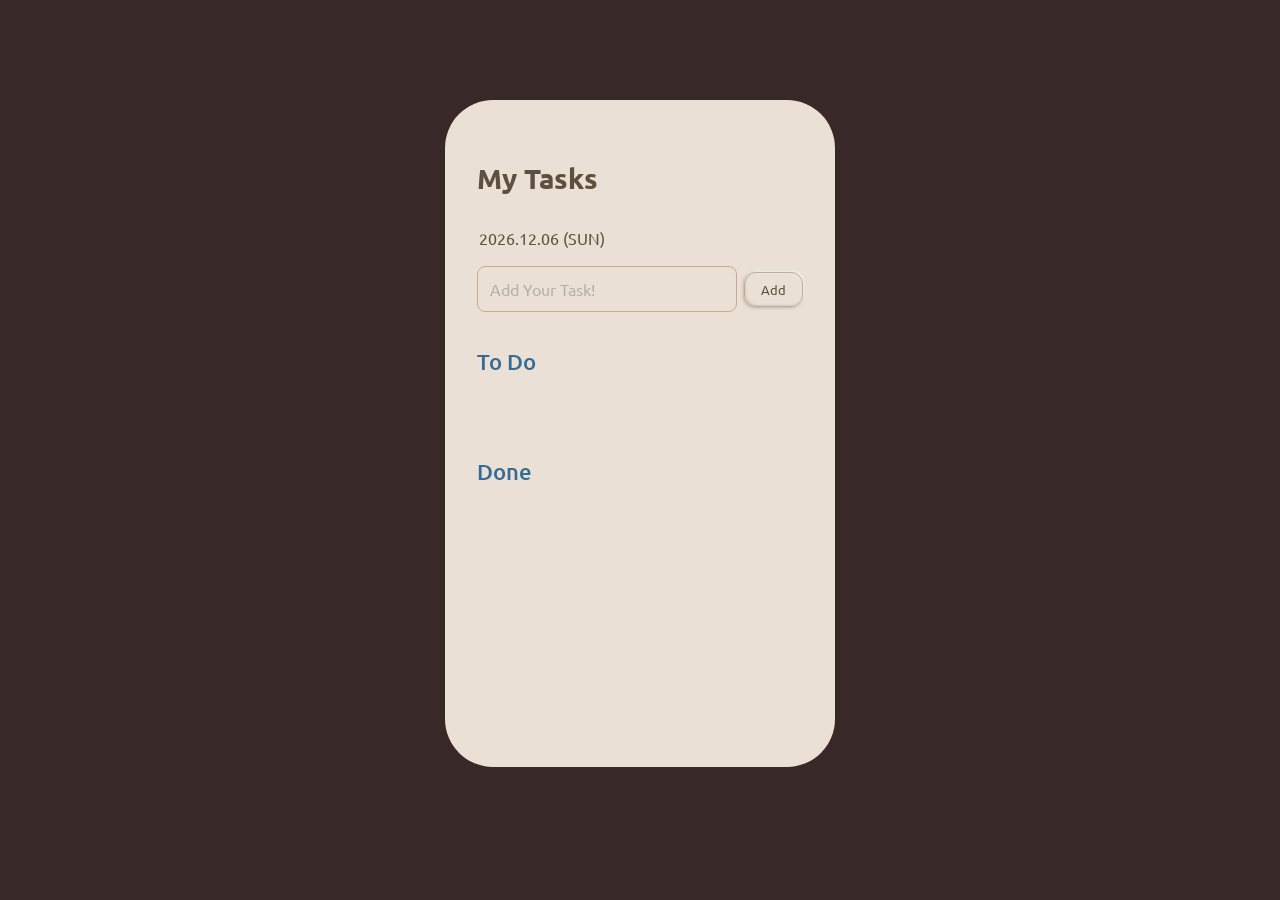
==== index.html @ 3d752cb2 "feat: 현재 날짜 추가" ====
<!DOCTYPE html>
<html lang="en">
  <head>
    <meta charset="UTF-8" />
    <!-- Ubuntu (Font) -->
    <link rel="preconnect" href="https://fonts.googleapis.com" />
    <link rel="preconnect" href="https://fonts.gstatic.com" crossorigin />
    <link
      href="https://fonts.googleapis.com/css2?family=Gabarito:wght@400..900&family=Ubuntu:ital,wght@0,300;0,400;0,500;0,700;1,300;1,400;1,500;1,700&display=swap"
      rel="stylesheet"
    />
    <link rel="stylesheet" href="./src/styles.css" />
    <meta name="viewport" content="width=device-width, initial-scale=1.0" />
    <title>To Do List</title>
  </head>
  <body>
    <div class="top-level-container">
      <div class="mobile-phone">
        <header class="header">
          <h1 class="header-title">My Tasks</h1>
        </header>

        <div class="date-task-container">
          <span class="today-date"></span>

          <label class="add-task-form">
            <input
              type="text"
              class="add-task-input"
              placeholder="Add Your Task!"
            />
            <button class="add-task-button">Add</button>
          </label>
        </div>

        <section class="task-list-container">
          <h2 class="subtitle">To Do</h2>
          <ul class="task-list" id="to-do-list"></ul>
        </section>

        <section class="task-list-container">
          <h2 class="subtitle">Done</h2>
          <ul class="task-list" id="done-list"></ul>
        </section>
      </div>
    </div>

    <script src="./src/app.js"></script>
  </body>
</html>
---- src/styles.css ----
* {
  box-sizing: border-box;
}

html {
  font-size: 10px;
}

body {
  margin: 0;
  font-family: var(--font-primary);
  font-style: normal;
}

h1,
h2,
h3,
h4,
h5,
h6 {
  margin: 0;
}

ul,
li {
  margin: 0;
  padding: 0;
  list-style: none;
}

input {
  background: none;
  outline: none;

  font-family: var(--font-primary);
}

input[type='checkbox'] {
  appearance: none;
}

button {
  background: none;
  border: none;
  cursor: pointer;

  font-family: var(--font-primary);
}

:root {
  --almond: #eae0d5;
  --beige: #c6ac8f;
  --walnut: #5e503f;
  --gray: #b5aeae;
  --gunmetal: #366b94;
  --background: #382828;

  --font-primary: 'Ubuntu', sans-serif;
  --font-size-large: 2.8rem;
  --font-size-medium: 2.2rem;
  --font-size-small: 1.6rem;
}

.top-level-container {
  width: 100vw;
  height: 100vh;
  padding: 100px 0;

  background: var(--background);
}

.mobile-phone {
  width: 390px;
  height: 667px;
  padding: 60px 32px;
  margin: 0 auto;

  border-radius: 48px;

  background: var(--almond);

  font-family: var(--font-primary);
  font-style: normal;

  overflow: scroll;
}

.header {
  width: 100%;
  height: fit-content;
  margin-bottom: 3.2rem;

  display: flex;
  align-items: center;
}

.header-title {
  font-size: var(--font-size-large);
  font-weight: 700;
  color: var(--walnut);
}

.date-task-container {
  width: 100%;
  height: fit-content;
  margin-bottom: 3.6rem;

  display: flex;
  flex-direction: column;
  gap: 1.8rem;
}

.today-date {
  margin-left: 0.2rem;
  font-size: var(--font-size-small);
  font-weight: 400;
  color: var(--walnut);
}

.add-task-form {
  width: 100%;
  height: fit-content;

  display: flex;
  justify-content: space-between;
  align-items: center;
}

.add-task-input {
  width: 26rem;
  height: fit-content;
  padding: 1.2rem;

  border-radius: 8px;
  border: 1px solid var(--beige);

  font-size: 1.6rem;
  font-weight: 400;

  color: var(--walnut);

  &::placeholder {
    color: var(--gray);
  }
}

.add-task-button {
  width: fit-content;
  height: fit-content;
  padding: 0.8rem 1.6rem;

  border-radius: 12px;
  border: 1px solid var(--beige);

  color: var(--walnut);

  box-shadow: -1px 1px 2px 0px rgba(255, 255, 255, 0.3) inset,
    1px -1px 2px 0px rgba(187, 179, 170, 0.5) inset,
    1px 1px 2px 0px rgba(187, 179, 170, 0.2),
    -1px -1px 2px 0px rgba(187, 179, 170, 0.2),
    1px -1px 2px 0px rgba(255, 255, 255, 0.9),
    -1px 1px 3px 0px rgba(187, 179, 170, 0.9);
}

.task-list-container {
  width: 100%;
  height: fit-content;
  margin-bottom: 6.4rem;
}

.subtitle {
  margin-bottom: 1.8rem;

  font-size: var(--font-size-medium);
  font-weight: 500;
  color: var(--gunmetal);
}

.task-list {
  width: 100%;
  height: fit-content;

  display: flex;
  flex-direction: column;
  gap: 2.4rem;
}

.task-item {
  width: 100%;
  height: fit-content;
  padding: 1.4rem 1.6rem;

  display: flex;
  align-items: center;

  border-radius: 16px;

  background: transparent;

  overflow-x: scroll;
}

.to-do-item {
  box-shadow: 1px 1px 2px 0px rgba(255, 255, 255, 0.3) inset,
    -1px -1px 2px 0px rgba(129, 123, 117, 0.5) inset;
}

.done-item {
  box-shadow: -1px 1px 2px 0px rgba(131, 125, 119, 0.2) inset,
    1px -1px 2px 0px rgba(131, 125, 119, 0.2) inset,
    -1px -1px 2px 0px rgba(255, 255, 255, 0.9) inset,
    1px 1px 3px 0px rgba(131, 125, 119, 0.9) inset,
    1px 1px 2px 0px rgba(255, 255, 255, 0.3),
    -1px -1px 2px 0px rgba(131, 125, 119, 0.5);
}

.checkbox-container {
  position: relative;

  width: 1.8rem;
  height: 1.8rem;
  margin-right: 1.4rem;
}

.task-checkbox {
  width: 1.8rem;
  height: 1.8rem;
  margin: 0;

  border-radius: 4px;
  border: 2px solid var(--walnut);

  flex-shrink: 0;

  cursor: pointer;

  &:checked {
    background: var(--walnut);
  }
}

.check-icon {
  position: absolute;
  top: 50%;
  left: 50%;
  z-index: 1;
  transform: translate(-50%, -50%);
}

.task-text {
  font-size: var(--font-size-small);
  font-weight: 500;
  line-height: 1.4;
  color: var(--walnut);
}

.done-text {
  text-decoration: line-through;
  color: var(--gray);
}
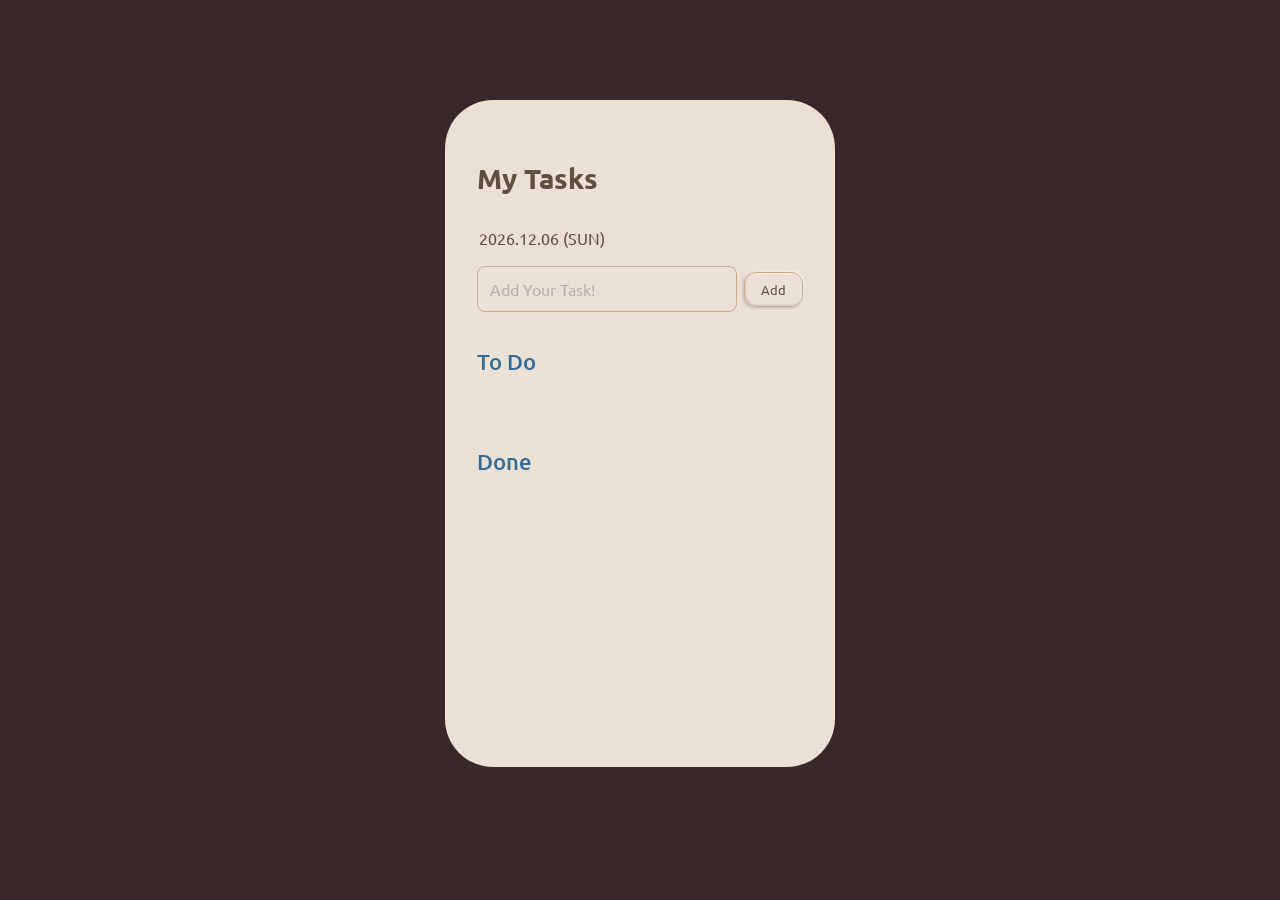
==== commit aee61f25: "feat: Task Input 내 autofocus 추가 및 mobile phone 내 스크롤바 제거" ====
--- a/index.html
+++ b/index.html
@@ -28,6 +28,7 @@
               type="text"
               class="add-task-input"
               placeholder="Add Your Task!"
+              autofocus
             />
             <button class="add-task-button">Add</button>
           </label>
--- a/src/styles.css
+++ b/src/styles.css
@@ -83,6 +83,10 @@
   font-style: normal;
 
   overflow: scroll;
+
+  &::-webkit-scrollbar {
+    display: none;
+  }
 }
 
 .header {
@@ -165,7 +169,7 @@
 .task-list-container {
   width: 100%;
   height: fit-content;
-  margin-bottom: 6.4rem;
+  margin-bottom: 5.4rem;
 }
 
 .subtitle {
@@ -185,7 +189,18 @@
   gap: 2.4rem;
 }
 
+.task-delete-container {
+  width: 100%;
+  height: fit-content;
+
+  display: flex;
+  align-items: center;
+  gap: 1.6rem;
+}
+
 .task-item {
+  flex-grow: 1;
+
   width: 100%;
   height: fit-content;
   padding: 1.4rem 1.6rem;
@@ -198,6 +213,18 @@
   background: transparent;
 
   overflow-x: scroll;
+}
+
+.task-delete-button {
+  width: fit-content;
+  height: fit-content;
+  padding: 0.2rem 0.4rem;
+
+  &:hover {
+    transform: scale(1.1);
+  }
+
+  transition: transform 0.15s ease-out;
 }
 
 .to-do-item {
@@ -249,7 +276,7 @@
 
 .task-text {
   font-size: var(--font-size-small);
-  font-weight: 500;
+  font-weight: 400;
   line-height: 1.4;
   color: var(--walnut);
 }
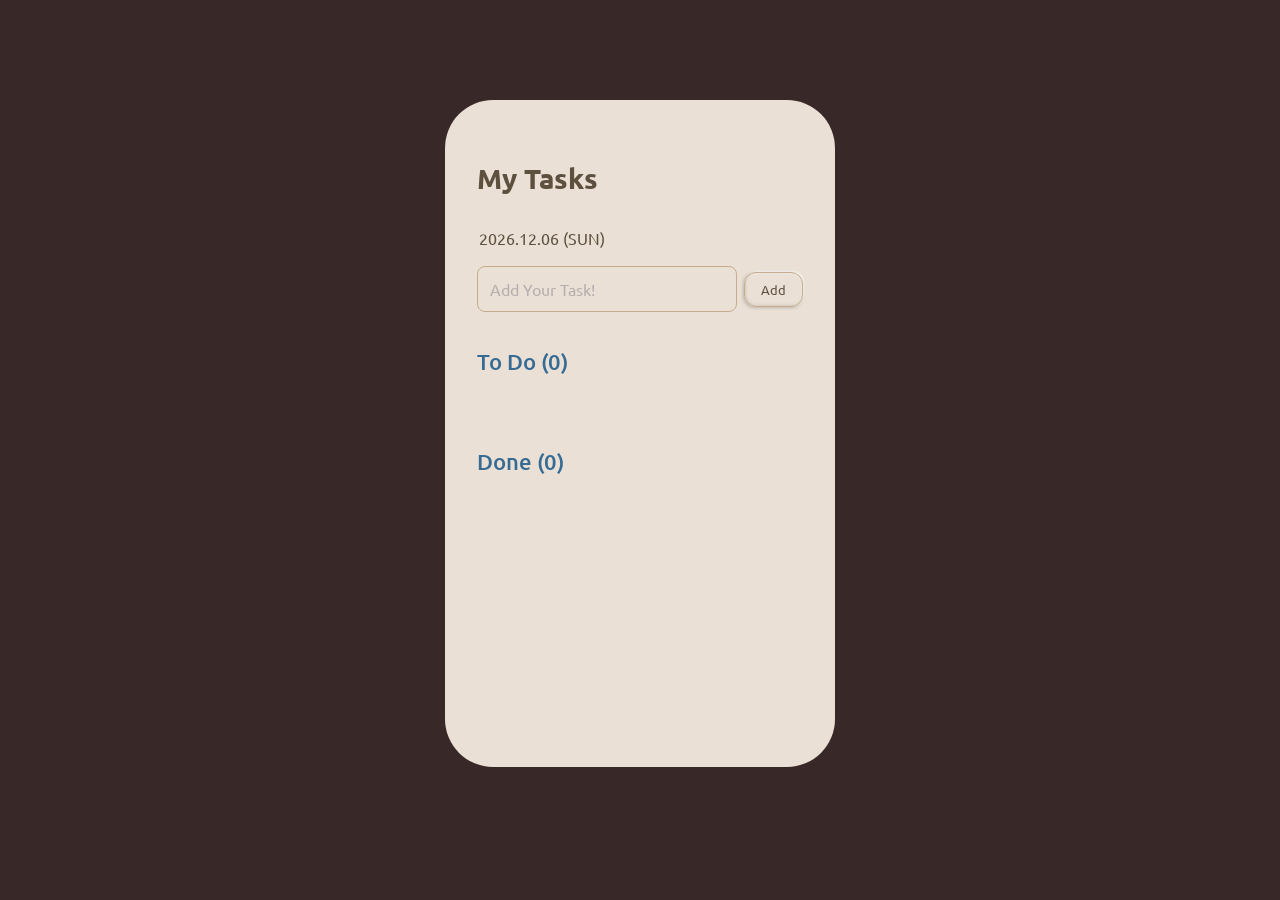
==== commit 5effcdaf: "feat: Task Count 구현" ====
--- a/index.html
+++ b/index.html
@@ -35,12 +35,12 @@
         </div>
 
         <section class="task-list-container">
-          <h2 class="subtitle">To Do</h2>
+          <h2 class="subtitle" id="to-do-list-title"></h2>
           <ul class="task-list" id="to-do-list"></ul>
         </section>
 
         <section class="task-list-container">
-          <h2 class="subtitle">Done</h2>
+          <h2 class="subtitle" id="done-list-title"></h2>
           <ul class="task-list" id="done-list"></ul>
         </section>
       </div>
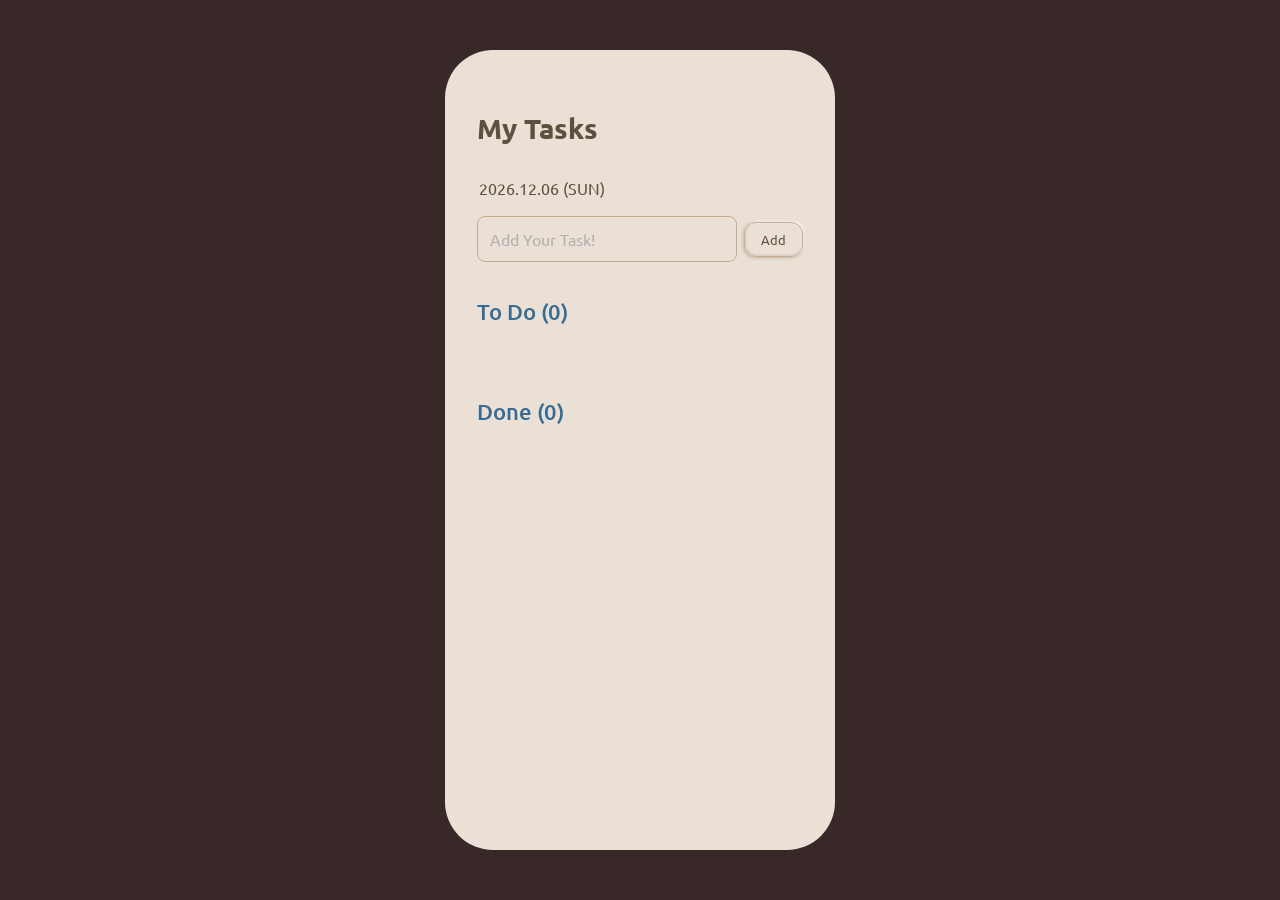
==== commit fd5045c4: "fix: script 및 stylesheet 경로 변경" ====
--- a/index.html
+++ b/index.html
@@ -9,7 +9,7 @@
       href="https://fonts.googleapis.com/css2?family=Gabarito:wght@400..900&family=Ubuntu:ital,wght@0,300;0,400;0,500;0,700;1,300;1,400;1,500;1,700&display=swap"
       rel="stylesheet"
     />
-    <link rel="stylesheet" href="./src/styles.css" />
+    <link rel="stylesheet" href="./styles.css" />
     <meta name="viewport" content="width=device-width, initial-scale=1.0" />
     <title>To Do List</title>
   </head>
@@ -46,6 +46,6 @@
       </div>
     </div>
 
-    <script src="./src/app.js"></script>
+    <script src="./app.js"></script>
   </body>
 </html>
--- a/styles.css
+++ b/styles.css
@@ -0,0 +1,289 @@
+* {
+  box-sizing: border-box;
+}
+
+html {
+  font-size: 10px;
+}
+
+body {
+  margin: 0;
+  font-family: var(--font-primary);
+  font-style: normal;
+}
+
+h1,
+h2,
+h3,
+h4,
+h5,
+h6 {
+  margin: 0;
+}
+
+ul,
+li {
+  margin: 0;
+  padding: 0;
+  list-style: none;
+}
+
+input {
+  background: none;
+  outline: none;
+
+  font-family: var(--font-primary);
+}
+
+input[type='checkbox'] {
+  appearance: none;
+}
+
+button {
+  background: none;
+  border: none;
+  cursor: pointer;
+
+  font-family: var(--font-primary);
+}
+
+:root {
+  --almond: #eae0d5;
+  --beige: #c6ac8f;
+  --walnut: #5e503f;
+  --gray: #b5aeae;
+  --gunmetal: #366b94;
+  --background: #382828;
+
+  --font-primary: 'Ubuntu', sans-serif;
+  --font-size-large: 2.8rem;
+  --font-size-medium: 2.2rem;
+  --font-size-small: 1.6rem;
+}
+
+.top-level-container {
+  width: 100vw;
+  height: 100vh;
+
+  display: flex;
+  justify-content: center;
+  align-items: center;
+
+  background: var(--background);
+}
+
+.mobile-phone {
+  width: 390px;
+  height: 800px;
+  padding: 60px 32px;
+
+  border-radius: 48px;
+
+  background: var(--almond);
+
+  font-family: var(--font-primary);
+  font-style: normal;
+
+  overflow: scroll;
+
+  &::-webkit-scrollbar {
+    display: none;
+  }
+}
+
+.header {
+  width: 100%;
+  height: fit-content;
+  margin-bottom: 3.2rem;
+
+  display: flex;
+  align-items: center;
+}
+
+.header-title {
+  font-size: var(--font-size-large);
+  font-weight: 700;
+  color: var(--walnut);
+}
+
+.date-task-container {
+  width: 100%;
+  height: fit-content;
+  margin-bottom: 3.6rem;
+
+  display: flex;
+  flex-direction: column;
+  gap: 1.8rem;
+}
+
+.today-date {
+  margin-left: 0.2rem;
+  font-size: var(--font-size-small);
+  font-weight: 400;
+  color: var(--walnut);
+}
+
+.add-task-form {
+  width: 100%;
+  height: fit-content;
+
+  display: flex;
+  justify-content: space-between;
+  align-items: center;
+}
+
+.add-task-input {
+  width: 26rem;
+  height: fit-content;
+  padding: 1.2rem;
+
+  border-radius: 8px;
+  border: 1px solid var(--beige);
+
+  font-size: 1.6rem;
+  font-weight: 400;
+
+  color: var(--walnut);
+
+  &::placeholder {
+    color: var(--gray);
+  }
+}
+
+.add-task-button {
+  width: fit-content;
+  height: fit-content;
+  padding: 0.8rem 1.6rem;
+
+  border-radius: 12px;
+  border: 1px solid var(--beige);
+
+  color: var(--walnut);
+
+  box-shadow: -1px 1px 2px 0px rgba(255, 255, 255, 0.3) inset,
+    1px -1px 2px 0px rgba(187, 179, 170, 0.5) inset,
+    1px 1px 2px 0px rgba(187, 179, 170, 0.2),
+    -1px -1px 2px 0px rgba(187, 179, 170, 0.2),
+    1px -1px 2px 0px rgba(255, 255, 255, 0.9),
+    -1px 1px 3px 0px rgba(187, 179, 170, 0.9);
+}
+
+.task-list-container {
+  width: 100%;
+  height: fit-content;
+  margin-bottom: 5.4rem;
+}
+
+.subtitle {
+  margin-bottom: 1.8rem;
+
+  font-size: var(--font-size-medium);
+  font-weight: 500;
+  color: var(--gunmetal);
+}
+
+.task-list {
+  width: 100%;
+  height: fit-content;
+
+  display: flex;
+  flex-direction: column;
+  gap: 2.4rem;
+}
+
+.task-delete-container {
+  width: 100%;
+  height: fit-content;
+
+  display: flex;
+  align-items: center;
+  gap: 1.6rem;
+}
+
+.task-item {
+  flex-grow: 1;
+
+  width: 100%;
+  height: fit-content;
+  padding: 1.4rem 1.6rem;
+
+  display: flex;
+  align-items: center;
+
+  border-radius: 16px;
+
+  background: transparent;
+
+  overflow-x: scroll;
+}
+
+.task-delete-button {
+  width: fit-content;
+  height: fit-content;
+  padding: 0.2rem 0.4rem;
+
+  &:hover {
+    transform: scale(1.1);
+  }
+
+  transition: transform 0.15s ease-out;
+}
+
+.to-do-item {
+  box-shadow: 1px 1px 2px 0px rgba(255, 255, 255, 0.3) inset,
+    -1px -1px 2px 0px rgba(129, 123, 117, 0.5) inset;
+}
+
+.done-item {
+  box-shadow: -1px 1px 2px 0px rgba(131, 125, 119, 0.2) inset,
+    1px -1px 2px 0px rgba(131, 125, 119, 0.2) inset,
+    -1px -1px 2px 0px rgba(255, 255, 255, 0.9) inset,
+    1px 1px 3px 0px rgba(131, 125, 119, 0.9) inset,
+    1px 1px 2px 0px rgba(255, 255, 255, 0.3),
+    -1px -1px 2px 0px rgba(131, 125, 119, 0.5);
+}
+
+.checkbox-container {
+  position: relative;
+
+  width: 1.8rem;
+  height: 1.8rem;
+  margin-right: 1.4rem;
+}
+
+.task-checkbox {
+  width: 1.8rem;
+  height: 1.8rem;
+  margin: 0;
+
+  border-radius: 4px;
+  border: 2px solid var(--walnut);
+
+  flex-shrink: 0;
+
+  cursor: pointer;
+
+  &:checked {
+    background: var(--walnut);
+  }
+}
+
+.check-icon {
+  position: absolute;
+  top: 50%;
+  left: 50%;
+  z-index: 1;
+  transform: translate(-50%, -50%);
+}
+
+.task-text {
+  font-size: var(--font-size-small);
+  font-weight: 400;
+  line-height: 1.4;
+  color: var(--walnut);
+}
+
+.done-text {
+  text-decoration: line-through;
+  color: var(--gray);
+}
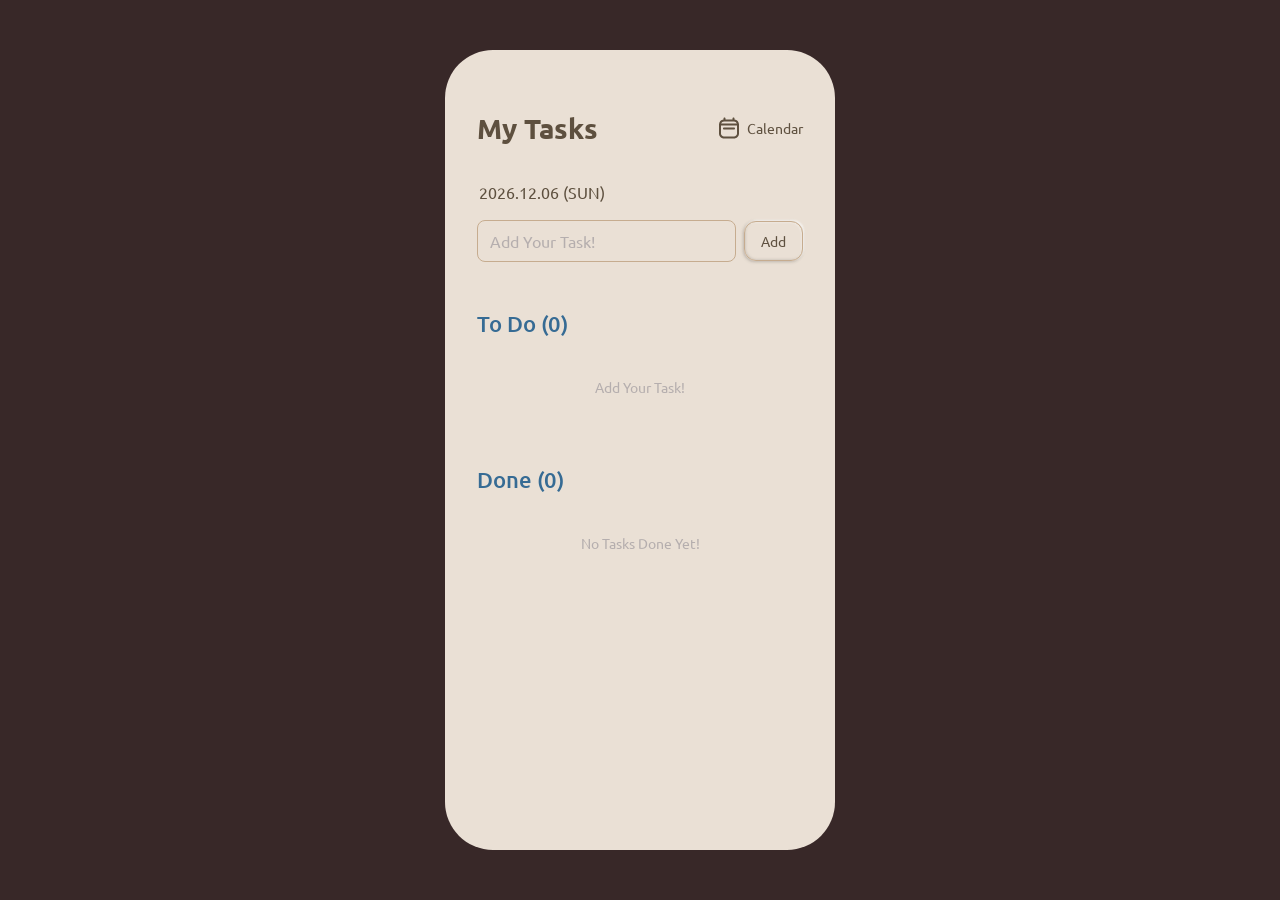
==== commit 521d0af1: "feat: 캘린더 기능 추가 및 UI 스타일링 수정" ====
--- a/index.html
+++ b/index.html
@@ -18,6 +18,11 @@
       <div class="mobile-phone">
         <header class="header">
           <h1 class="header-title">My Tasks</h1>
+          <button class="calendar-button">
+            <img src="icons/calendar.svg" alt="calendar icon" />
+            <span class="calendar-text">Calendar</span>
+            <input type="date" id="date-picker" class="date-picker" />
+          </button>
         </header>
 
         <div class="date-task-container">
@@ -37,11 +42,13 @@
         <section class="task-list-container">
           <h2 class="subtitle" id="to-do-list-title"></h2>
           <ul class="task-list" id="to-do-list"></ul>
+          <p class="no-tasks" id="no-tasks-to-do"></p>
         </section>
 
         <section class="task-list-container">
           <h2 class="subtitle" id="done-list-title"></h2>
           <ul class="task-list" id="done-list"></ul>
+          <p class="no-tasks" id="no-tasks-done"></p>
         </section>
       </div>
     </div>
--- a/styles.css
+++ b/styles.css
@@ -10,6 +10,12 @@
   margin: 0;
   font-family: var(--font-primary);
   font-style: normal;
+
+  background: var(--almond);
+
+  @media (min-width: 430px) {
+    background: var(--background);
+  }
 }
 
 h1,
@@ -68,24 +74,25 @@
   display: flex;
   justify-content: center;
   align-items: center;
-
-  background: var(--background);
 }
 
 .mobile-phone {
-  width: 390px;
-  height: 800px;
+  width: 100vw;
+  height: 100vh;
   padding: 60px 32px;
-
-  border-radius: 48px;
-
-  background: var(--almond);
 
   font-family: var(--font-primary);
   font-style: normal;
 
   overflow: scroll;
 
+  @media (min-width: 430px) {
+    width: 390px;
+    height: 800px;
+    border-radius: 48px;
+    background: var(--almond);
+  }
+
   &::-webkit-scrollbar {
     display: none;
   }
@@ -94,9 +101,10 @@
 .header {
   width: 100%;
   height: fit-content;
-  margin-bottom: 3.2rem;
-
-  display: flex;
+  margin-bottom: 3.6rem;
+
+  display: flex;
+  justify-content: space-between;
   align-items: center;
 }
 
@@ -106,10 +114,36 @@
   color: var(--walnut);
 }
 
+.calendar-button {
+  position: relative;
+
+  width: fit-content;
+  height: fit-content;
+  padding: 0;
+
+  display: flex;
+  align-items: center;
+  gap: 0.8rem;
+}
+
+.calendar-text {
+  font-size: 1.4rem;
+  font-weight: 400;
+  color: var(--walnut);
+}
+
+.date-picker {
+  position: absolute;
+  top: 30%;
+  right: 0;
+  opacity: 0;
+  z-index: -1;
+}
+
 .date-task-container {
   width: 100%;
   height: fit-content;
-  margin-bottom: 3.6rem;
+  margin-bottom: 4.8rem;
 
   display: flex;
   flex-direction: column;
@@ -125,17 +159,20 @@
 
 .add-task-form {
   width: 100%;
-  height: fit-content;
+  height: 4.2rem;
 
   display: flex;
   justify-content: space-between;
   align-items: center;
+  gap: 0.8rem;
 }
 
 .add-task-input {
-  width: 26rem;
-  height: fit-content;
-  padding: 1.2rem;
+  flex-grow: 1;
+
+  width: 100%;
+  height: fit-content;
+  padding: 1rem 1.2rem;
 
   border-radius: 8px;
   border: 1px solid var(--beige);
@@ -153,11 +190,12 @@
 .add-task-button {
   width: fit-content;
   height: fit-content;
-  padding: 0.8rem 1.6rem;
+  padding: 1rem 1.6rem;
 
   border-radius: 12px;
   border: 1px solid var(--beige);
 
+  font-size: 1.4rem;
   color: var(--walnut);
 
   box-shadow: -1px 1px 2px 0px rgba(255, 255, 255, 0.3) inset,
@@ -175,7 +213,7 @@
 }
 
 .subtitle {
-  margin-bottom: 1.8rem;
+  margin-bottom: 2.4rem;
 
   font-size: var(--font-size-medium);
   font-weight: 500;
@@ -230,7 +268,11 @@
 }
 
 .to-do-item {
-  box-shadow: 1px 1px 2px 0px rgba(255, 255, 255, 0.3) inset,
+  box-shadow: -1px 1px 2px 0px rgba(129, 123, 117, 0.2),
+    1px -1px 2px 0px rgba(129, 123, 117, 0.2),
+    -1px -1px 2px 0px rgba(255, 255, 255, 0.9),
+    1px 1px 3px 0px rgba(129, 123, 117, 0.9),
+    1px 1px 2px 0px rgba(255, 255, 255, 0.3) inset,
     -1px -1px 2px 0px rgba(129, 123, 117, 0.5) inset;
 }
 
@@ -274,6 +316,8 @@
   left: 50%;
   z-index: 1;
   transform: translate(-50%, -50%);
+
+  cursor: pointer;
 }
 
 .task-text {
@@ -281,9 +325,18 @@
   font-weight: 400;
   line-height: 1.4;
   color: var(--walnut);
+  overflow-x: scroll;
 }
 
 .done-text {
   text-decoration: line-through;
   color: var(--gray);
 }
+
+.no-tasks {
+  margin: 0;
+  padding: 1.6rem 0;
+  font-size: 1.4rem;
+  color: var(--gray);
+  text-align: center;
+}
